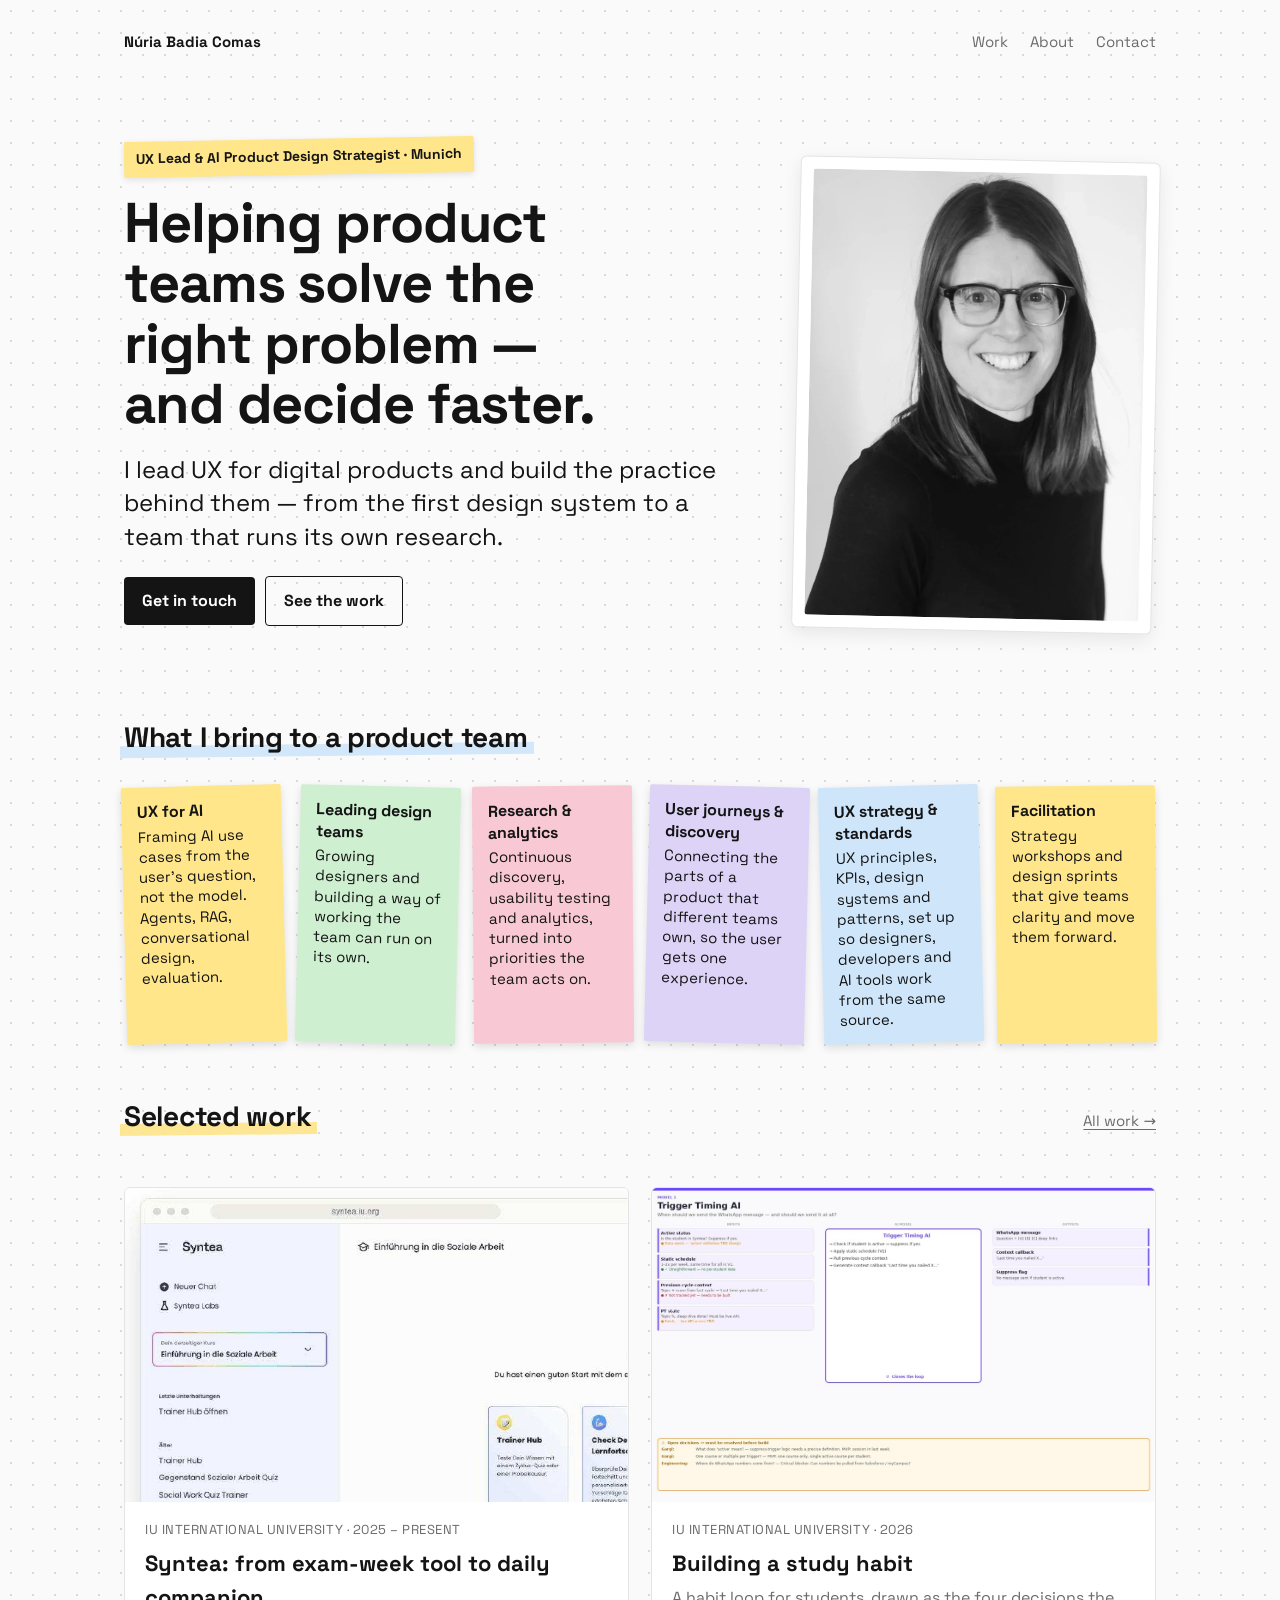
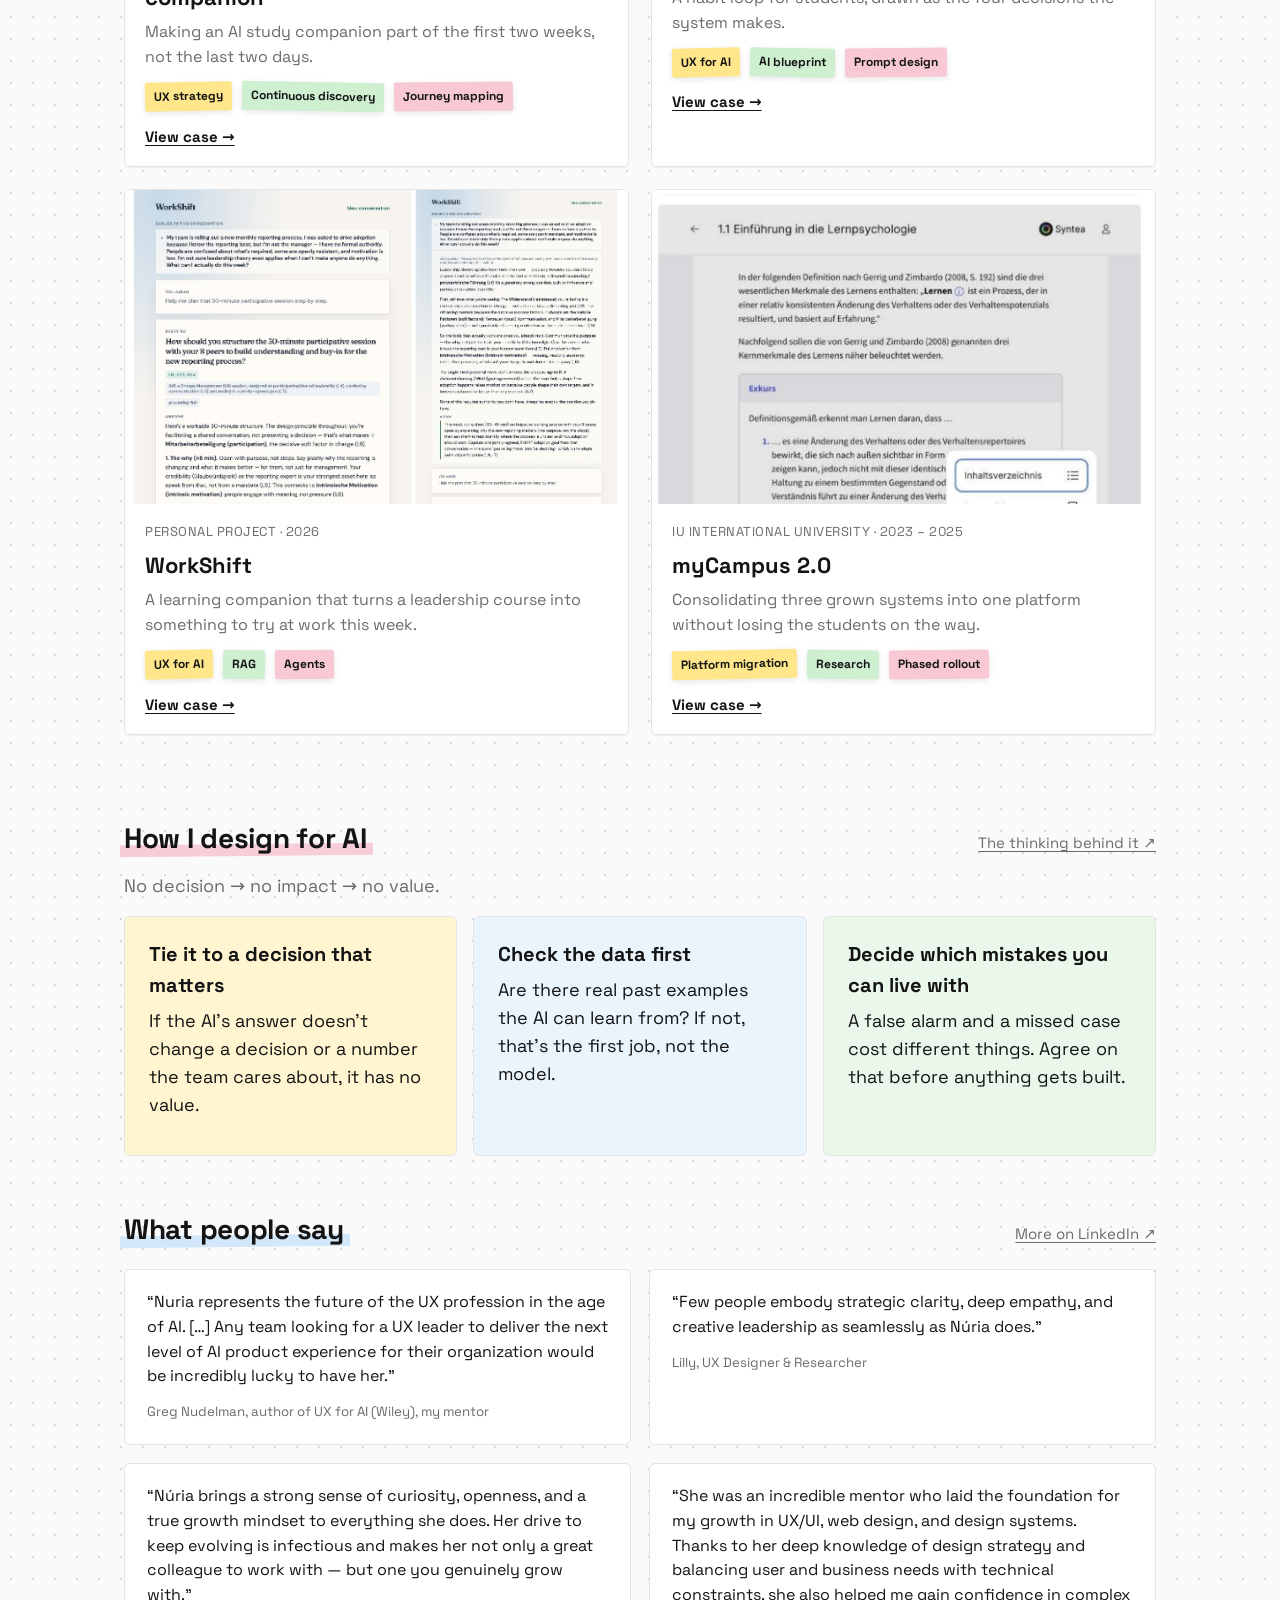
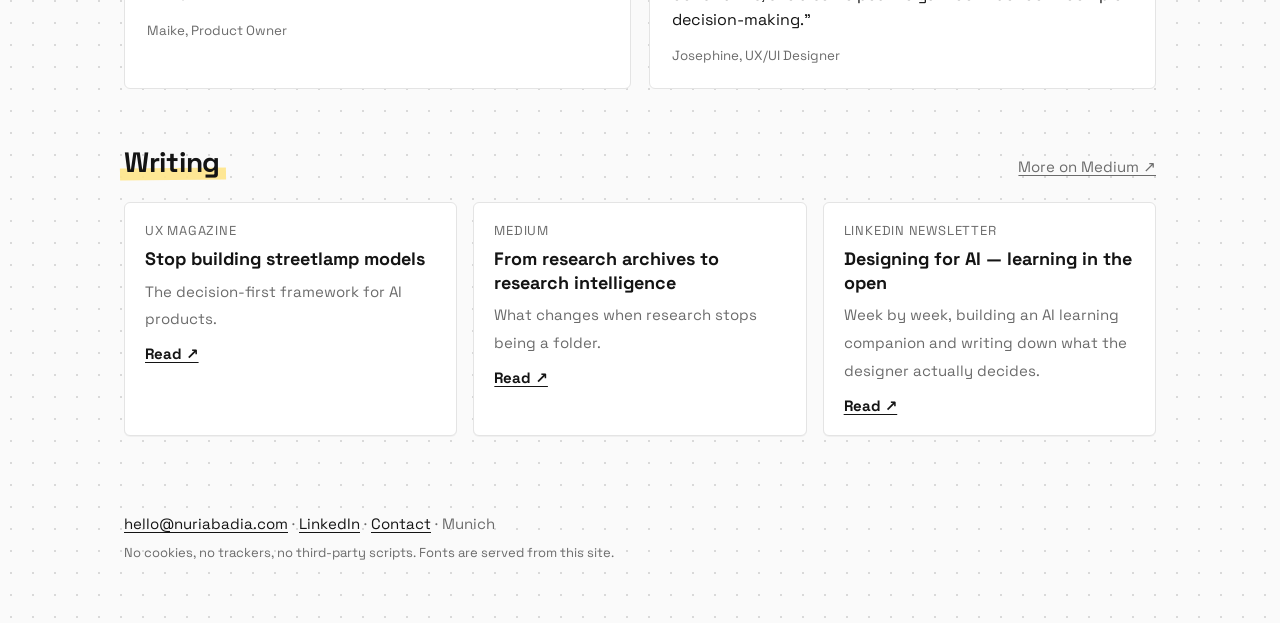
==== index.html @ c6337fef "Initial commit: personal site" ====
<!doctype html><html lang="en"><head><meta charset="utf-8"><meta name="viewport" content="width=device-width,initial-scale=1">
<title>UX Lead · AI Product Design · Munich — Núria Badia Comas</title><meta name="description" content="Núria Badia Comas, UX Lead and AI product design strategist in Munich. UX for AI, design leadership, research that reaches decisions, design systems. Case studies from an AI study companion for 80,000+ students.">
<meta name="referrer" content="strict-origin-when-cross-origin"><meta name="author" content="Núria Badia Comas">
<link rel="canonical" href="https://nuriabadia.com/">
<meta property="og:type" content="website"><meta property="og:site_name" content="Núria Badia Comas"><meta property="og:title" content="UX Lead · AI Product Design · Munich — Núria Badia Comas"><meta property="og:description" content="Núria Badia Comas, UX Lead and AI product design strategist in Munich. UX for AI, design leadership, research that reaches decisions, design systems. Case studies from an AI study companion for 80,000+ students."><meta property="og:url" content="https://nuriabadia.com/"><meta property="og:image" content="https://nuriabadia.com/img/og.jpg">
<meta name="twitter:card" content="summary_large_image">
<link rel="icon" href="favicon.svg" type="image/svg+xml">
<link rel="preload" href="fonts/space-grotesk-latin-700-normal.woff2" as="font" type="font/woff2" crossorigin>
<link rel="stylesheet" href="style.css"></head><body><div class="wrap">
<a class="skip" href="#main">Skip to content</a><header class="top"><a class="name" href="index.html">Núria Badia Comas</a><nav aria-label="Main"><a href="work.html">Work</a><a href="about.html">About</a><a href="contact.html">Contact</a></nav></header><main id="main">

<section class="home-hero"><div>
<p class="label">UX Lead & AI Product Design Strategist · Munich</p>
<h1>Helping product teams solve the right problem — and decide faster.</h1>
<p class="lede">I lead UX for digital products and build the practice behind them — from the first design system to a team that runs its own research.</p>
<p><a class="cta" href="contact.html">Get in touch</a><a class="cta quiet" href="work.html">See the work</a></p>
</div><div class="photo"><img src="img/headshot.jpg" alt="Núria Badia Comas"></div></section>
<section><div class="sec-head"><h2>What I bring to a product team</h2></div><div class="stickies">
<div class="sticky t-y"><b>UX for AI</b>Framing AI use cases from the user’s question, not the model. Agents, RAG, conversational design, evaluation.</div>
<div class="sticky t-g"><b>Leading design teams</b>Growing designers and building a way of working the team can run on its own.</div>
<div class="sticky t-p"><b>Research &amp; analytics</b>Continuous discovery, usability testing and analytics, turned into priorities the team acts on.</div>
<div class="sticky t-v"><b>User journeys & discovery</b>Connecting the parts of a product that different teams own, so the user gets one experience.</div>
<div class="sticky t-b"><b>UX strategy &amp; standards</b>UX principles, KPIs, design systems and patterns, set up so designers, developers and AI tools work from the same source.</div>
<div class="sticky t-y"><b>Facilitation</b>Strategy workshops and design sprints that give teams clarity and move them forward.</div>
</div></section>
<section><div class="sec-head"><h2>Selected work</h2><a href="work.html">All work →</a></div><div class="grid">
<a class="case" href="syntea.html"><div class="thumb"><img src="img/syntea-shot.png" alt="" loading="lazy"></div><div class="body"><span class="who">IU International University · 2025 – present</span><h3>Syntea: from exam-week tool to daily companion</h3><p>Making an AI study companion part of the first two weeks, not the last two days.</p><div class="tags"><span class="tag t-y">UX strategy</span><span class="tag t-g">Continuous discovery</span><span class="tag t-p">Journey mapping</span></div></div></a>
<a class="case" href="hook-cycle.html"><div class="thumb"><img src="img/hc1.jpg" alt="" loading="lazy"></div><div class="body"><span class="who">IU International University · 2026</span><h3>Building a study habit</h3><p>A habit loop for students, drawn as the four decisions the system makes.</p><div class="tags"><span class="tag t-y">UX for AI</span><span class="tag t-g">AI blueprint</span><span class="tag t-p">Prompt design</span></div></div></a>
<a class="case" href="workshift.html"><div class="thumb"><img src="img/workshift-ui.png" alt="" loading="lazy"></div><div class="body"><span class="who">Personal project · 2026</span><h3>WorkShift</h3><p>A learning companion that turns a leadership course into something to try at work this week.</p><div class="tags"><span class="tag t-y">UX for AI</span><span class="tag t-g">RAG</span><span class="tag t-p">Agents</span></div></div></a>
<a class="case" href="mycampus.html"><div class="thumb"><img src="img/mycampus-coursebook-crop.jpg" alt="" loading="lazy"></div><div class="body"><span class="who">IU International University · 2023 – 2025</span><h3>myCampus 2.0</h3><p>Consolidating three grown systems into one platform without losing the students on the way.</p><div class="tags"><span class="tag t-y">Platform migration</span><span class="tag t-g">Research</span><span class="tag t-p">Phased rollout</span></div></div></a>
</div></section>
<section><div class="sec-head"><h2>How I design for AI</h2><a href="https://uxmag.com/articles/stop-building-streetlamp-models-the-decision-first-framework-for-ai-products">The thinking behind it ↗</a></div><p class="sec-intro">No decision → no impact → no value.</p><div class="exp"><div class="card c-y"><h3>Tie it to a decision that matters</h3><p>If the AI’s answer doesn’t change a decision or a number the team cares about, it has no value.</p></div><div class="card c-b"><h3>Check the data first</h3><p>Are there real past examples the AI can learn from? If not, that’s the first job, not the model.</p></div><div class="card c-g"><h3>Decide which mistakes you can live with</h3><p>A false alarm and a missed case cost different things. Agree on that before anything gets built.</p></div></div>
</section>
<section><div class="sec-head"><h2>What people say</h2><a href="https://www.linkedin.com/in/n%C3%BAria-badia-comas-325a727/details/recommendations/">More on LinkedIn ↗</a></div><div class="testis">
<div class="testi"><p>“Nuria represents the future of the UX profession in the age of AI. […] Any team looking for a UX leader to deliver the next level of AI product experience for their organization would be incredibly lucky to have her.”</p><small>Greg Nudelman, author of UX for AI (Wiley), my mentor</small></div>
<div class="testi"><p>“Few people embody strategic clarity, deep empathy, and creative leadership as seamlessly as Núria does.”</p><small>Lilly, UX Designer & Researcher</small></div>
<div class="testi"><p>“Núria brings a strong sense of curiosity, openness, and a true growth mindset to everything she does. Her drive to keep evolving is infectious and makes her not only a great colleague to work with — but one you genuinely grow with.”</p><small>Maike, Product Owner</small></div>
<div class="testi"><p>“She was an incredible mentor who laid the foundation for my growth in UX/UI, web design, and design systems. Thanks to her deep knowledge of design strategy and balancing user and business needs with technical constraints, she also helped me gain confidence in complex decision-making.”</p><small>Josephine, UX/UI Designer</small></div>
</div></section>
<section><div class="sec-head"><h2>Writing</h2><a href="https://medium.com/@nuriabadiacomas">More on Medium ↗</a></div><div class="writing">
<a href="https://uxmag.com/articles/stop-building-streetlamp-models-the-decision-first-framework-for-ai-products"><small>UX Magazine</small><b>Stop building streetlamp models</b><span>The decision-first framework for AI products.</span></a>
<a href="https://medium.com/@nuriabadiacomas/from-research-archives-to-research-intelligence-1f3a54482476"><small>Medium</small><b>From research archives to research intelligence</b><span>What changes when research stops being a folder.</span></a>
<a href="https://www.linkedin.com/in/n%C3%BAria-badia-comas-325a727/recent-activity/all/"><small>LinkedIn newsletter</small><b>Designing for AI — learning in the open</b><span>Week by week, building an AI learning companion and writing down what the designer actually decides.</span></a>
</div></section>

<script type="application/ld+json">{"@context":"https://schema.org","@type":"Person","name":"Núria Badia Comas","jobTitle":"UX Lead & AI Product Design Strategist","url":"https://nuriabadia.com/","image":"https://nuriabadia.com/img/headshot.jpg","address":{"@type":"PostalAddress","addressLocality":"Munich","addressCountry":"DE"},"sameAs":["https://www.linkedin.com/in/n%C3%BAria-badia-comas-325a727/","https://medium.com/@nuriabadiacomas"],"knowsAbout":["UX for AI","AI product design","UX strategy","Design systems","User research","User journey design","Workshop facilitation"],"worksFor":{"@type":"Organization","name":"IU International University"}}</script>
</main><footer><span class="em" data-u="hello" data-d="nuriabadia.com">hello [at] nuriabadia.com</span> · <a href="https://www.linkedin.com/in/n%C3%BAria-badia-comas-325a727/" rel="me">LinkedIn</a> · <a href="contact.html">Contact</a> · Munich<br><small>No cookies, no trackers, no third-party scripts. Fonts are served from this site.</small></footer></div>
<script>(function(){var p=location.pathname.split('/').pop()||'index.html';var hit=false;document.querySelectorAll('header.top nav a').forEach(function(a){if(a.getAttribute('href')===p){a.setAttribute('aria-current','page');hit=true}});if(!hit&&document.querySelector('.crumb, .gallery')){var w=document.querySelector('header.top nav a[href="work.html"]');if(w)w.setAttribute('aria-current','page')}})();document.querySelectorAll('a[href^="http"]').forEach(function(a){if(a.hostname!==location.hostname){a.target='_blank';a.rel='noopener'}});document.querySelectorAll('.em').forEach(function(e){var a=e.dataset.u+'@'+e.dataset.d;var l=document.createElement('a');l.href='mailto:'+a;l.textContent=a;e.replaceWith(l)});document.querySelectorAll('a[data-mail]').forEach(function(l){l.href='mailto:'+l.dataset.mail.replace(' [at] ','@')+(l.dataset.subject?'?subject='+encodeURIComponent(l.dataset.subject):'')});</script></body></html>
---- style.css ----
@font-face{font-family:"Space Grotesk";font-style:normal;font-weight:400;font-display:swap;src:url(fonts/space-grotesk-latin-400-normal.woff2) format("woff2")}
@font-face{font-family:"Space Grotesk";font-style:normal;font-weight:500;font-display:swap;src:url(fonts/space-grotesk-latin-500-normal.woff2) format("woff2")}
@font-face{font-family:"Space Grotesk";font-style:normal;font-weight:700;font-display:swap;src:url(fonts/space-grotesk-latin-700-normal.woff2) format("woff2")}
:root{--bg:#FAFAFA;--ink:#141414;--muted:#6B6B6B;--line:#E4E4E4;--y:#FFE68A;--g:#CFEFD1;--p:#F8C9D4;--v:#DCD3F7;--b:#CFE6FA;--maxw:1080px}
*{box-sizing:border-box}
html{scroll-behavior:smooth}
body{margin:0;font-family:"Space Grotesk",ui-sans-serif,system-ui,sans-serif;color:var(--ink);background:var(--bg) radial-gradient(#D9D9D9 1px,transparent 1px);background-size:22px 22px;font-size:18px;line-height:1.55}
a{color:inherit}
.wrap{max-width:var(--maxw);margin:0 auto;padding:0 24px}
header.top{display:flex;justify-content:space-between;align-items:center;padding:22px 0;font-size:15px}
header.top .name{font-weight:700;text-decoration:none}
header.top nav a{margin-left:22px;text-decoration:none;color:var(--muted);padding:8px 0;display:inline-block}
header.top nav a:hover{color:var(--ink)}
header.top .name{white-space:nowrap}
header.top nav a[aria-current="page"]{color:var(--ink);font-weight:700;box-shadow:inset 0 -6px 0 var(--y)}
@media(max-width:900px){header.top{flex-direction:column;align-items:flex-start;gap:10px;padding:18px 0}header.top nav{display:flex;flex-wrap:wrap;gap:6px 18px}header.top nav a{margin-left:0}}
.skip{position:absolute;left:-9999px;top:8px;background:var(--y);padding:8px 12px;border-radius:4px;font-weight:700}.skip:focus{left:16px;z-index:10}
.hero{padding:56px 0 28px}
.crumb{font-size:14px;margin:0 0 14px}.crumb a{color:var(--muted);text-decoration:none}.crumb a:hover{color:var(--ink)}
.case .who{display:block;font-size:13px;color:var(--muted);letter-spacing:.04em;text-transform:uppercase;margin-bottom:6px}
.label{display:inline-block;font-size:14px;font-weight:700;padding:7px 12px;border-radius:2px;box-shadow:0 2px 6px rgba(0,0,0,.10);transform:rotate(-1deg);margin:0 0 18px;background:var(--y)}
.label.l-g{background:var(--g)}.label.l-p{background:var(--p)}.label.l-v{background:var(--v)}.label.l-b{background:var(--b)}
h1{font-size:clamp(34px,5vw,56px);line-height:1.08;letter-spacing:-.02em;margin:0 0 18px;font-weight:700;max-width:25ch}
.lede{font-size:clamp(19px,2.2vw,24px);line-height:1.4;max-width:60ch;margin:0 0 22px;font-weight:400}
.tags{display:flex;flex-wrap:wrap;gap:10px;margin:0 0 30px}
.tag{font-size:14px;font-weight:700;padding:8px 12px;border-radius:2px;box-shadow:0 2px 6px rgba(0,0,0,.10);transform:rotate(-1.2deg)}
.tag:nth-child(2n){transform:rotate(1deg)}.tag:nth-child(3n){transform:rotate(-.6deg)}
.t-y{background:var(--y)}.t-g{background:var(--g)}.t-p{background:var(--p)}.t-v{background:var(--v)}.t-b{background:var(--b)}
.hero-img{margin:10px 0 40px;background:#fff;border:1px solid var(--line);border-radius:6px;padding:14px}
.hero-img img{width:100%;display:block;border-radius:3px}
figure{margin:24px 0}
figure img{width:100%;display:block;border:1px solid var(--line);border-radius:4px;background:#fff;max-height:620px;object-fit:contain;object-position:top}
figcaption{font-size:14px;color:var(--muted);margin-top:8px;font-style:italic}
section{padding:26px 0}
h2{font-size:28px;letter-spacing:-.01em;margin:0 0 16px;font-weight:700;position:relative;display:inline-block}
h2:after{content:"";position:absolute;left:-4px;right:-6px;bottom:4px;height:12px;background:var(--y);z-index:-1;opacity:.9;transform:rotate(-.6deg)}
section:nth-of-type(3n+1) h2:after{background:var(--g)}section:nth-of-type(3n+2) h2:after{background:var(--b)}section:nth-of-type(4n) h2:after{background:var(--p)}
section h2{margin-bottom:18px}
h3{font-size:20px;margin:26px 0 6px;font-weight:700}
p{margin:0 0 14px;max-width:66ch}
.two{display:grid;grid-template-columns:1fr 1fr;gap:28px}
.cta{margin:0 10px 10px 0}
@media(max-width:760px){.two{grid-template-columns:1fr}}
.card{background:#fff;border:1px solid var(--line);border-radius:6px;padding:22px 24px}
.card.c-y{background:#FFF6D1}.card.c-b{background:#EAF4FD}.card.c-g{background:#EAF8EB}.card.c-p{background:#FDEEF2}.card.c-v{background:#F1EDFB}
.card h3{margin-top:0}
.detail{display:grid;grid-template-columns:repeat(3,1fr);gap:18px 28px;background:#fff;border:1px solid var(--line);border-radius:6px;padding:24px 26px;font-size:16px}
@media(max-width:760px){.detail{grid-template-columns:1fr 1fr}}
@media(max-width:480px){.detail{grid-template-columns:1fr}}
.detail div b{display:block;font-size:12px;letter-spacing:.08em;text-transform:uppercase;color:var(--muted);margin-bottom:4px;font-weight:700}
.step{display:grid;grid-template-columns:1fr 1.1fr;gap:28px;align-items:start;padding:22px 0;border-top:1px solid var(--line)}
.step:first-of-type{border-top:0}
@media(max-width:760px){.step{grid-template-columns:1fr}}
.step .n{display:inline-block;font-size:12px;font-weight:700;letter-spacing:.08em;text-transform:uppercase;padding:4px 9px;border-radius:2px;margin-bottom:8px;background:var(--y);box-shadow:0 1px 4px rgba(0,0,0,.1);transform:rotate(-1deg)}
.step:nth-of-type(5n+2) .n{background:var(--g)}.step:nth-of-type(5n+3) .n{background:var(--p)}.step:nth-of-type(5n+4) .n{background:var(--v)}.step:nth-of-type(5n) .n{background:var(--b)}
.step h3{margin-top:0}
.step figure{margin:0}
.results{display:grid;grid-template-columns:repeat(auto-fit,minmax(200px,1fr));gap:14px}
.res{background:#fff;border:1px solid var(--line);border-top:6px solid var(--y);border-radius:6px;padding:18px 20px}
.res:nth-child(4n+2){border-top-color:var(--g)}.res:nth-child(4n+3){border-top-color:var(--b)}.res:nth-child(4n){border-top-color:var(--p)}
.res b{display:block;font-size:30px;line-height:1.1;letter-spacing:-.02em;margin-bottom:6px}
.res span{font-size:15px;color:var(--muted)}
.quote{border-left:6px solid var(--v);background:#fff;padding:14px 20px;font-size:20px;margin:18px 0;max-width:60ch;border-radius:0 6px 6px 0}
.note{font-size:15px;color:var(--muted);background:#fff;border:1px dashed #C9C9C9;border-radius:6px;padding:14px 18px;max-width:70ch}
.next{display:grid;grid-template-columns:1fr 1fr;gap:18px;margin-top:10px}
@media(max-width:760px){.next{grid-template-columns:1fr}}
.next a{display:block;text-decoration:none;background:#fff;border:1px solid var(--line);border-radius:6px;padding:18px 20px}
.next a small{display:block;color:var(--muted);font-size:13px;margin-bottom:4px;letter-spacing:.06em;text-transform:uppercase}
.next a:hover{border-color:var(--ink)}
footer{padding:50px 0 60px;font-size:15px;color:var(--muted)}
footer small{display:block;margin-top:8px;font-size:13px}
footer a{color:var(--ink)}
/* index */
.grid{display:grid;grid-template-columns:1fr 1fr;gap:22px;margin:30px 0}
@media(max-width:760px){.grid{grid-template-columns:1fr}}
.case{display:block;text-decoration:none;background:#fff;border:1px solid var(--line);border-radius:6px;overflow:hidden}
.case:hover{border-color:var(--ink)}
.case .thumb{aspect-ratio:16/10;background:#F1F1F1;overflow:hidden}
.case .thumb img{width:100%;height:100%;object-fit:cover;object-position:top;display:block}
.case .body{padding:18px 20px}
.case h3{margin:0 0 6px;font-size:22px}
.case p{font-size:16px;color:var(--muted);margin:0 0 12px}
.case .tags{margin:0}
.case .tag{font-size:12px;padding:5px 9px}

/* home */
.home-hero{display:grid;grid-template-columns:1.25fr .75fr;gap:40px;align-items:center;padding:56px 0 40px}
@media(max-width:760px){.home-hero{grid-template-columns:1fr;gap:18px;padding-top:32px}.home-hero .photo{max-width:240px;justify-self:start;transform:rotate(-1.5deg)}}
.home-hero h1{max-width:14ch}
.home-hero .photo{background:#fff;border:1px solid var(--line);border-radius:6px;padding:12px;transform:rotate(1.2deg);box-shadow:0 6px 18px rgba(0,0,0,.08);max-width:360px;justify-self:end}
.home-hero .photo img{width:100%;display:block;border-radius:3px;filter:grayscale(1)}
.cta{display:inline-block;background:var(--ink);color:#fff;text-decoration:none;padding:12px 18px;border-radius:4px;font-weight:700;font-size:16px}
.cta.quiet{background:transparent;color:var(--ink);border:1px solid var(--ink)}
.stickies{display:flex;flex-wrap:wrap;gap:14px;margin:8px 0 0}
.sticky{width:calc((100% - 70px)/6);min-width:150px;min-height:120px;padding:14px 16px;font-size:15px;line-height:1.35;box-shadow:0 3px 8px rgba(0,0,0,.12);border-radius:2px;transform:rotate(-1.5deg)}
.sticky:nth-child(2n){transform:rotate(1.4deg)}.sticky:nth-child(3n){transform:rotate(-.5deg)}
.sticky b{display:block;font-size:16px;margin-bottom:4px}
@media(max-width:760px){.sticky{width:calc(33.33% - 10px)}}
@media(max-width:560px){.sticky{width:calc(50% - 7px);min-height:0}}
@media(max-width:380px){.sticky{width:100%}}
.sec-head{display:flex;justify-content:space-between;align-items:baseline;gap:8px 20px;flex-wrap:wrap}
.sec-head a{font-size:15px;color:var(--muted)}
.testis{display:grid;grid-template-columns:1fr 1fr;gap:18px}
@media(max-width:760px){.testis{grid-template-columns:1fr}}
.testi{background:#fff;border:1px solid var(--line);border-radius:6px;padding:20px 22px;font-size:16px}
.testi p{margin:0 0 10px}
.testi small{color:var(--muted)}
.writing{display:grid;grid-template-columns:repeat(auto-fit,minmax(240px,1fr));gap:16px}
.writing a{display:block;text-decoration:none;background:#fff;border:1px solid var(--line);border-radius:6px;padding:18px 20px}
.writing a:hover{border-color:var(--ink)}
.writing a small{display:block;color:var(--muted);font-size:13px;letter-spacing:.06em;text-transform:uppercase;margin-bottom:6px}
.writing a b{display:block;font-size:18px;line-height:1.3;margin-bottom:6px}
.writing a span{font-size:15px;color:var(--muted)}
/* about */
.about-grid{display:grid;grid-template-columns:1fr 320px;gap:40px;align-items:start}
@media(max-width:760px){.about-grid{grid-template-columns:1fr}.about-grid .photo{max-width:260px}}
.about-grid .photo{background:#fff;border:1px solid var(--line);border-radius:6px;padding:12px;transform:rotate(-1.2deg);box-shadow:0 6px 18px rgba(0,0,0,.08)}
.about-grid .photo img{width:100%;display:block;border-radius:3px;filter:grayscale(1)}
.role{display:grid;grid-template-columns:200px 1fr;gap:20px;padding:16px 0;border-top:1px solid var(--line)}
.role:first-of-type{border-top:0}
@media(max-width:760px){.role{grid-template-columns:1fr;gap:4px}}
.role .when{font-size:14px;color:var(--muted)}
.role h3{margin:0 0 4px;font-size:18px}
.role p{font-size:16px;margin:0}
.exp{display:grid;grid-template-columns:repeat(auto-fit,minmax(260px,1fr));gap:16px}
.exp .card ul{margin:0;padding-left:18px;font-size:15.5px}
.exp .card li{margin:0 0 4px}
.facts{display:grid;grid-template-columns:repeat(auto-fit,minmax(220px,1fr));gap:16px}
.facts .card p{font-size:15.5px;margin:0 0 6px}
/* workshops */
.offers{display:grid;grid-template-columns:repeat(auto-fit,minmax(260px,1fr));gap:18px}
.offers .card h3{margin-bottom:6px}
.offers .card p.sub{font-size:16px;color:var(--muted);margin-bottom:12px}
.offers .card ul{margin:0;padding-left:18px;font-size:15.5px}
.offers .card li{margin:0 0 5px}

.form{background:#fff;border:1px solid var(--line);border-radius:6px;padding:26px 28px;max-width:640px}
.form label{display:block;font-size:14px;font-weight:700;margin:14px 0 6px}
.form input,.form textarea{width:100%;font:inherit;font-size:16px;padding:11px 12px;border:1px solid #C9C9C9;border-radius:4px;background:#FAFAFA}
.form input:focus,.form textarea:focus{outline:2px solid var(--ink);border-color:var(--ink);background:#fff}
.form textarea{min-height:160px;resize:vertical}
.form .hp{position:absolute;left:-10000px;top:auto;width:1px;height:1px;overflow:hidden}
.form button{margin-top:18px;cursor:pointer;border:0}
.form .ok{display:none;background:var(--g);padding:14px 16px;border-radius:4px;margin-top:16px}
.form .err{display:none;background:var(--p);padding:14px 16px;border-radius:4px;margin-top:16px}
.contact-grid{display:grid;grid-template-columns:1.2fr .8fr;gap:36px;align-items:start}
@media(max-width:760px){.contact-grid{grid-template-columns:1fr}}
.gallery{display:grid;grid-template-columns:1fr 1fr;gap:22px;align-items:start}
@media(max-width:760px){.gallery{grid-template-columns:1fr}}
.gallery figure{margin:0;background:#fff;border:1px solid var(--line);border-radius:6px;padding:12px}
.gallery figure img{max-height:520px;border:0}
.gallery figcaption{font-style:normal}
.gallery figcaption b{display:block;color:var(--ink);font-size:16px;margin-bottom:2px}

.writing a{padding:0;overflow:hidden}
@media(min-width:761px){.writing{grid-template-columns:repeat(3,1fr)}}
.writing a .wi{aspect-ratio:16/9;background:#F1F1F1;overflow:hidden;border-bottom:1px solid var(--line)}
.writing a .wi img{width:100%;height:100%;object-fit:cover;display:block}
.writing a .wb{padding:16px 20px 20px}
.ph{display:flex;align-items:center;justify-content:center;text-align:center;border:2px dashed #C9C9C9;border-radius:6px;color:var(--muted);font-size:14px;padding:18px;background:repeating-linear-gradient(-45deg,#fff,#fff 10px,#F6F6F6 10px,#F6F6F6 20px)}
.ph b{display:block;color:var(--ink);margin-bottom:4px}
.ph.tall{min-height:280px}
.strip{display:grid;grid-template-columns:repeat(4,1fr);gap:14px}
@media(max-width:760px){.strip{grid-template-columns:1fr 1fr}}
.strip figure{margin:0;background:#fff;border:1px solid var(--line);border-radius:6px;padding:8px}
.strip figure img{border:0;aspect-ratio:16/9;object-fit:cover}
.strip figcaption{font-style:normal;font-size:13px}
.offers .card{padding:0;overflow:hidden}
.offers .card .oi{aspect-ratio:16/9;overflow:hidden;border-bottom:1px solid var(--line)}
.offers .card .oi img{width:100%;height:100%;object-fit:cover;display:block}
.offers .card .oi .ph{height:100%;border:0;border-radius:0}
.offers .card .ob{padding:18px 22px 22px}
.hero-split{display:grid;grid-template-columns:1.1fr .9fr;gap:36px;align-items:center}
@media(max-width:760px){.hero-split{grid-template-columns:1fr}}
.hero-split .pic{background:#fff;border:1px solid var(--line);border-radius:6px;padding:12px;transform:rotate(1deg);box-shadow:0 6px 18px rgba(0,0,0,.08)}
.hero-split .pic img{width:100%;display:block;border-radius:3px}
.steps3{display:grid;grid-template-columns:repeat(3,1fr);gap:16px}
@media(max-width:760px){.steps3{grid-template-columns:1fr}}

/* about: photo spans the headline + lede block, aligned top and bottom */
.about-flow{max-width:980px}
.about-flow p{max-width:none}
.about-top{display:grid;grid-template-columns:1fr 280px;gap:40px;align-items:stretch;margin-bottom:22px}
.about-top .lede{margin-bottom:0}.about-top .about-more{margin:16px 0 0}
.about-top .photo{background:#fff;border:1px solid var(--line);border-radius:6px;padding:10px;box-shadow:0 6px 18px rgba(0,0,0,.08);display:flex;margin-top:4px}
.about-top .photo{position:relative}
.about-top .photo img{position:absolute;top:10px;left:10px;width:calc(100% - 20px);height:calc(100% - 20px);object-fit:cover;object-position:50% 25%;display:block;border-radius:3px;filter:grayscale(1)}
@media(max-width:760px){.about-top{grid-template-columns:1fr;gap:20px}.about-top .photo{order:-1;width:220px;margin:0}.about-top .photo img{position:static;width:100%;height:auto}}
.cta-row .cta{margin:0 8px 8px 0}
.big-link{font-size:20px;font-weight:700;margin:0;overflow-wrap:anywhere}

/* ---- Affordance system: what is clickable looks clickable on every device, not only on hover ----
   1 text links: always underlined
   2 clickable cards: always show an action line with an arrow (→ inside the site, ↗ leaves the site)
   3 static cards (principles, testimonials, facts): never an arrow, never a hover change */
a{text-underline-offset:.18em;text-decoration-thickness:1px}
a:focus-visible,.cta:focus-visible{outline:3px solid var(--ink);outline-offset:3px}
.case,.writing a,.next a{transition:border-color .15s,box-shadow .15s,transform .15s;box-shadow:0 1px 0 rgba(0,0,0,.04)}
.case:hover,.writing a:hover,.next a:hover{border-color:var(--ink);box-shadow:0 6px 16px rgba(0,0,0,.08);transform:translateY(-2px)}
.case:active,.writing a:active,.next a:active{border-color:var(--ink);transform:translateY(0)}
.case .body::after{content:"View case →";display:block;margin-top:14px;font-weight:700;font-size:15px;text-decoration:underline;text-underline-offset:.18em}
.writing a::after{content:"Read ↗";display:block;margin-top:10px;font-weight:700;font-size:15px;text-decoration:underline;text-underline-offset:.18em}
.writing a:not(:has(.wb)){padding:18px 20px}
.writing a:has(.wb)::after{padding:0 20px 18px;margin-top:0}
.next a::after{content:" →";font-weight:700}
.cta{transition:transform .1s}.cta:active{transform:translateY(1px)}

/* about: education / certifications / languages (22 Sep 2026) */
.facts .card{padding:22px 24px}
.facts .card h3{margin:0 0 14px}
.fi-sel{font-weight:400;color:var(--muted);font-size:.85em}
.fi{padding:10px 0;border-top:1px solid var(--line)}
.fi:first-of-type{border-top:0;padding-top:0}
.fi b{display:block;font-size:16px;line-height:1.35;font-weight:700}
.fi span{display:block;font-size:14.5px;line-height:1.4;color:var(--muted);margin-top:2px}
.fi-note{font-size:14.5px;line-height:1.45;color:var(--muted);margin:12px 0 0;padding-top:12px;border-top:1px dashed #C9C9C9}
.langs{list-style:none;margin:0;padding:0}
.langs li{display:flex;justify-content:space-between;align-items:center;gap:10px;padding:9px 0;border-top:1px solid var(--line);font-size:16px}
.langs li:first-child{border-top:0;padding-top:0}
.langs .lv{font-size:13.5px;font-weight:700;padding:3px 8px;border-radius:2px;color:var(--ink);white-space:nowrap}

/* contact: scannable reasons list */
.reasons{margin:0;padding-left:20px}
.reasons li{margin:0 0 8px;line-height:1.45}
.reasons li:last-child{margin-bottom:0}

/* home: short intro line under a section heading */
.sec-intro{font-size:18px;color:var(--muted);margin:-6px 0 16px}
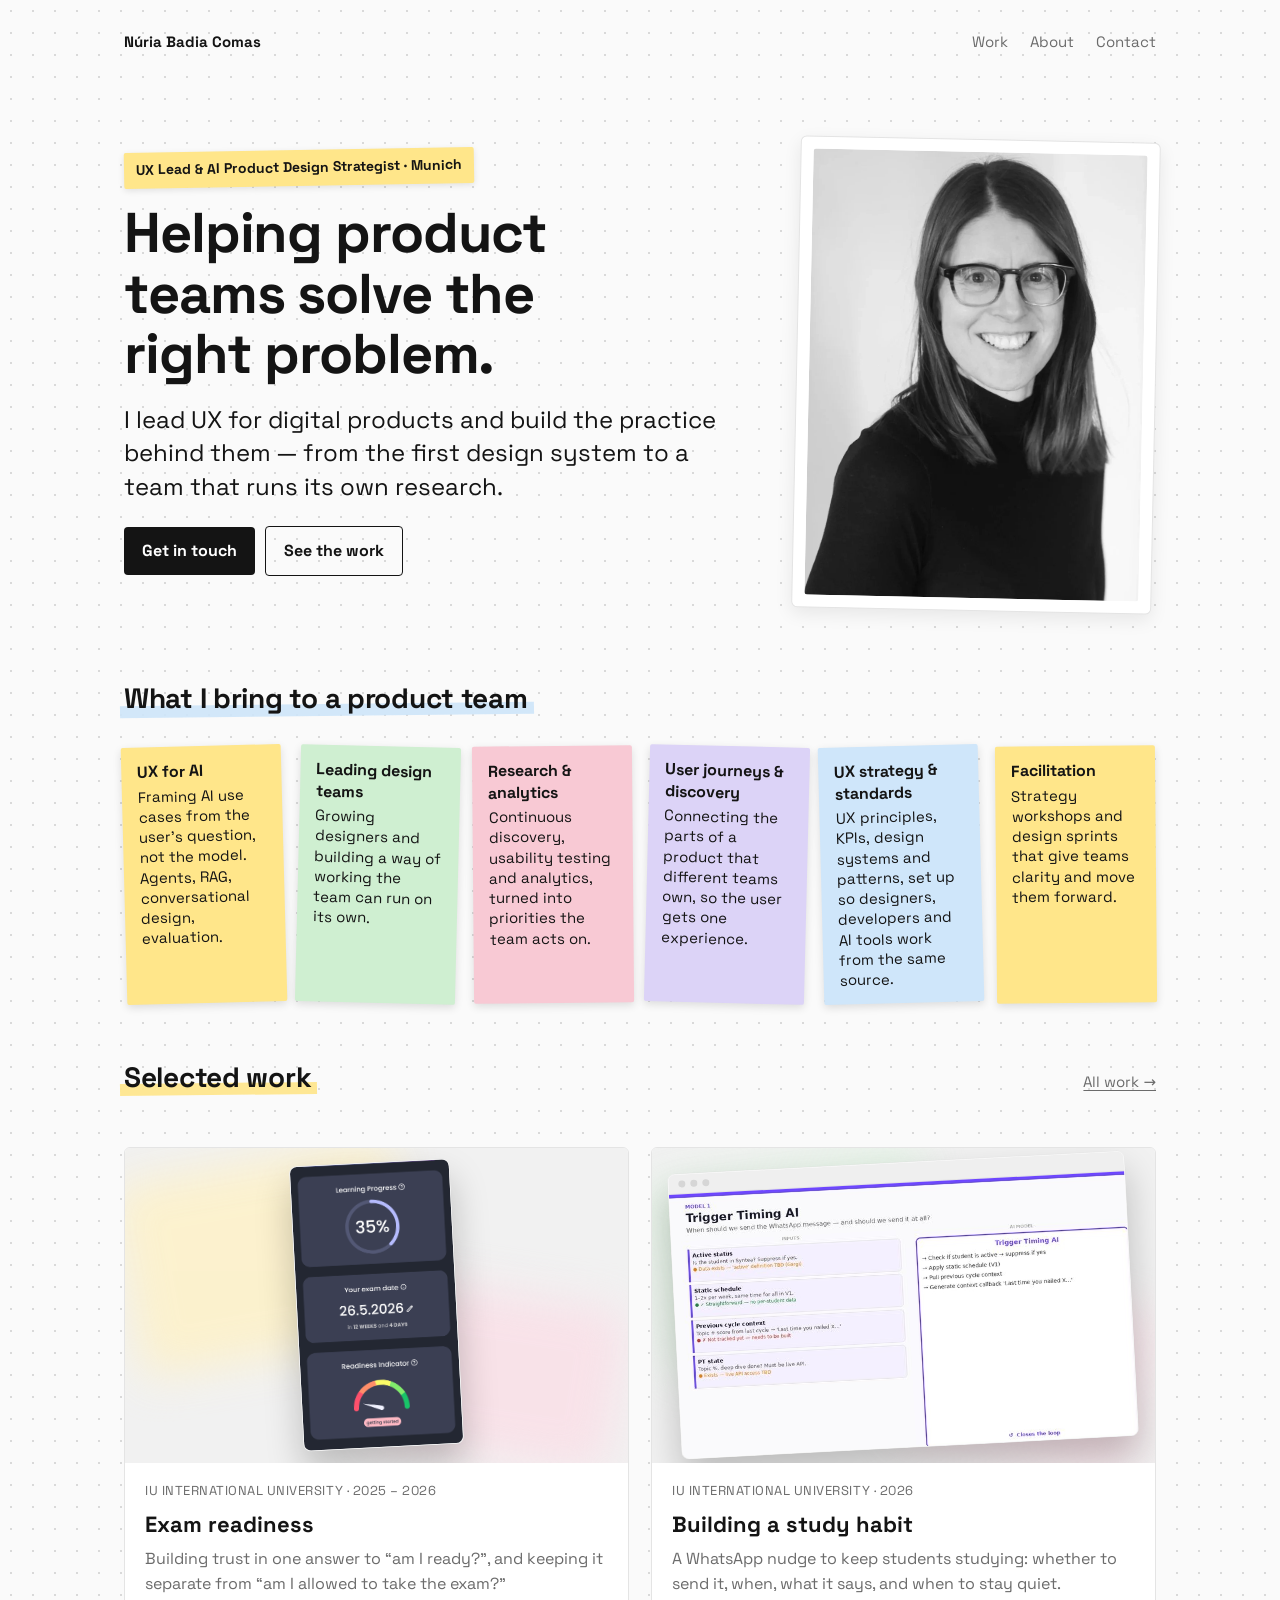
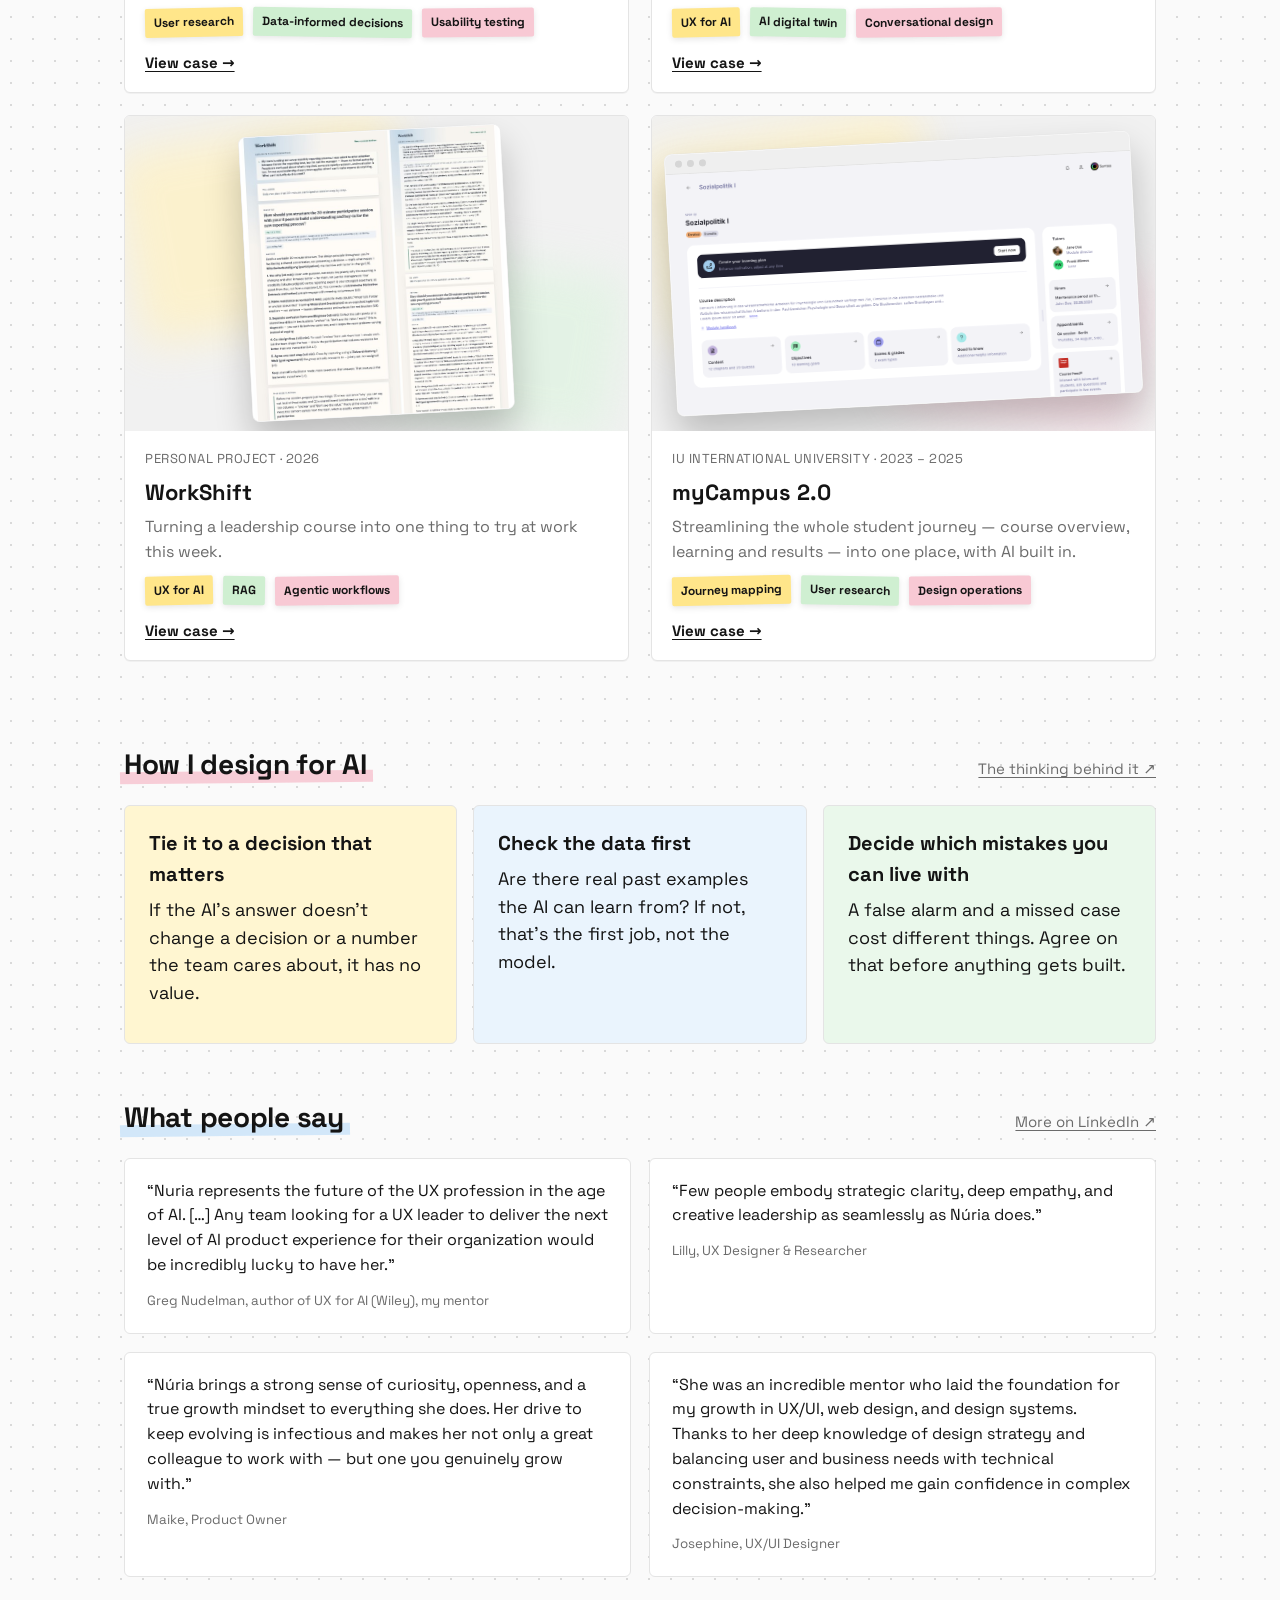
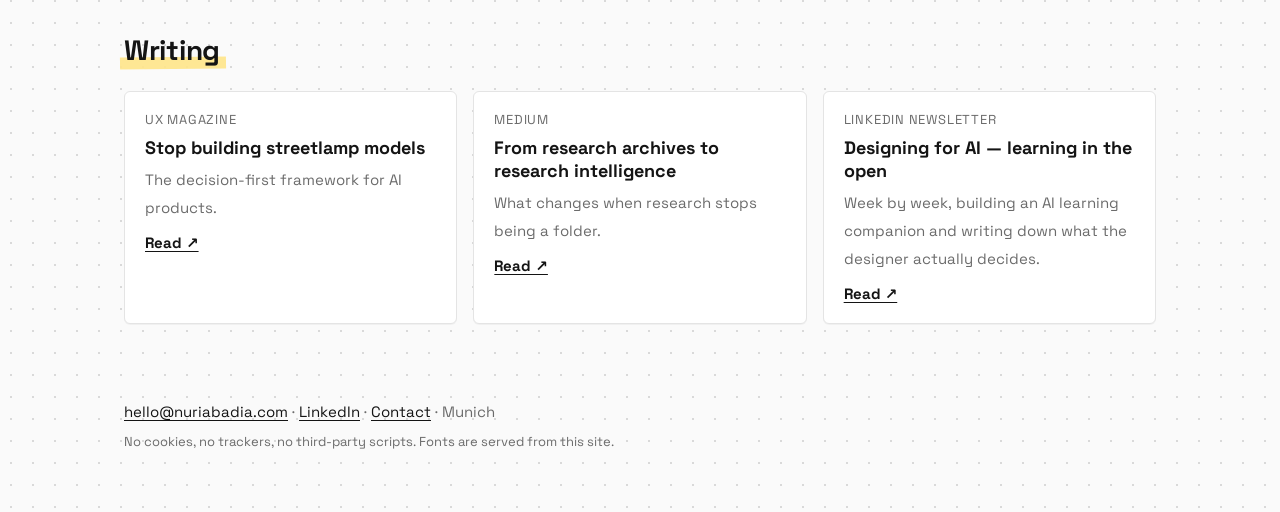
==== commit 65def95b: "Add contact overlay for unfinished cases, redesign case thumbnails, expand earlier work - Gate unfin" ====
--- a/index.html
+++ b/index.html
@@ -11,7 +11,7 @@
 
 <section class="home-hero"><div>
 <p class="label">UX Lead & AI Product Design Strategist · Munich</p>
-<h1>Helping product teams solve the right problem — and decide faster.</h1>
+<h1>Helping product teams solve the right problem.</h1>
 <p class="lede">I lead UX for digital products and build the practice behind them — from the first design system to a team that runs its own research.</p>
 <p><a class="cta" href="contact.html">Get in touch</a><a class="cta quiet" href="work.html">See the work</a></p>
 </div><div class="photo"><img src="img/headshot.jpg" alt="Núria Badia Comas"></div></section>
@@ -24,12 +24,12 @@
 <div class="sticky t-y"><b>Facilitation</b>Strategy workshops and design sprints that give teams clarity and move them forward.</div>
 </div></section>
 <section><div class="sec-head"><h2>Selected work</h2><a href="work.html">All work →</a></div><div class="grid">
-<a class="case" href="syntea.html"><div class="thumb"><img src="img/syntea-shot.png" alt="" loading="lazy"></div><div class="body"><span class="who">IU International University · 2025 – present</span><h3>Syntea: from exam-week tool to daily companion</h3><p>Making an AI study companion part of the first two weeks, not the last two days.</p><div class="tags"><span class="tag t-y">UX strategy</span><span class="tag t-g">Continuous discovery</span><span class="tag t-p">Journey mapping</span></div></div></a>
-<a class="case" href="hook-cycle.html"><div class="thumb"><img src="img/hc1.jpg" alt="" loading="lazy"></div><div class="body"><span class="who">IU International University · 2026</span><h3>Building a study habit</h3><p>A habit loop for students, drawn as the four decisions the system makes.</p><div class="tags"><span class="tag t-y">UX for AI</span><span class="tag t-g">AI blueprint</span><span class="tag t-p">Prompt design</span></div></div></a>
-<a class="case" href="workshift.html"><div class="thumb"><img src="img/workshift-ui.png" alt="" loading="lazy"></div><div class="body"><span class="who">Personal project · 2026</span><h3>WorkShift</h3><p>A learning companion that turns a leadership course into something to try at work this week.</p><div class="tags"><span class="tag t-y">UX for AI</span><span class="tag t-g">RAG</span><span class="tag t-p">Agents</span></div></div></a>
-<a class="case" href="mycampus.html"><div class="thumb"><img src="img/mycampus-coursebook-crop.jpg" alt="" loading="lazy"></div><div class="body"><span class="who">IU International University · 2023 – 2025</span><h3>myCampus 2.0</h3><p>Consolidating three grown systems into one platform without losing the students on the way.</p><div class="tags"><span class="tag t-y">Platform migration</span><span class="tag t-g">Research</span><span class="tag t-p">Phased rollout</span></div></div></a>
+<a class="case" href="contact.html" data-lock="exam-readiness.html"><div class="thumb thumb-fancy c1"><span class="shape s1"></span><span class="shape s2"></span><div class="shot ar-phone no-chrome"><img src="img/exam-readiness-progress.png" alt="" loading="lazy"></div></div><div class="body"><span class="who">IU International University · 2025 – 2026</span><h3>Exam readiness</h3><p>Building trust in one answer to “am I ready?”, and keeping it separate from “am I allowed to take the exam?”</p><div class="tags"><span class="tag t-y">User research</span><span class="tag t-g">Data-informed decisions</span><span class="tag t-p">Usability testing</span></div></div></a>
+<a class="case" href="contact.html" data-lock="hook-cycle.html"><div class="thumb thumb-fancy c2"><span class="shape s1"></span><span class="shape s2"></span><div class="shot ar-wide"><div class="chrome"><i></i><i></i><i></i></div><img src="img/hc1-crop.jpg" alt="" loading="lazy"></div></div><div class="body"><span class="who">IU International University · 2026</span><h3>Building a study habit</h3><p>A WhatsApp nudge to keep students studying: whether to send it, when, what it says, and when to stay quiet.</p><div class="tags"><span class="tag t-y">UX for AI</span><span class="tag t-g">AI digital twin</span><span class="tag t-p">Conversational design</span></div></div></a>
+<a class="case" href="contact.html" data-lock="workshift.html"><div class="thumb thumb-fancy c3"><span class="shape s1"></span><span class="shape s2"></span><div class="shot ar-book no-chrome"><img src="img/workshift-ui.png" alt="" loading="lazy"></div></div><div class="body"><span class="who">Personal project · 2026</span><h3>WorkShift</h3><p>Turning a leadership course into one thing to try at work this week.</p><div class="tags"><span class="tag t-y">UX for AI</span><span class="tag t-g">RAG</span><span class="tag t-p">Agentic workflows</span></div></div></a>
+<a class="case" href="contact.html" data-lock="mycampus.html"><div class="thumb thumb-fancy c1"><span class="shape s1"></span><span class="shape s2"></span><div class="shot ar-widescreen"><div class="chrome"><i></i><i></i><i></i></div><img src="img/mycampus-target-ux.png" alt="" loading="lazy"></div></div><div class="body"><span class="who">IU International University · 2023 – 2025</span><h3>myCampus 2.0</h3><p>Streamlining the whole student journey — course overview, learning and results — into one place, with AI built in.</p><div class="tags"><span class="tag t-y">Journey mapping</span><span class="tag t-g">User research</span><span class="tag t-p">Design operations</span></div></div></a>
 </div></section>
-<section><div class="sec-head"><h2>How I design for AI</h2><a href="https://uxmag.com/articles/stop-building-streetlamp-models-the-decision-first-framework-for-ai-products">The thinking behind it ↗</a></div><p class="sec-intro">No decision → no impact → no value.</p><div class="exp"><div class="card c-y"><h3>Tie it to a decision that matters</h3><p>If the AI’s answer doesn’t change a decision or a number the team cares about, it has no value.</p></div><div class="card c-b"><h3>Check the data first</h3><p>Are there real past examples the AI can learn from? If not, that’s the first job, not the model.</p></div><div class="card c-g"><h3>Decide which mistakes you can live with</h3><p>A false alarm and a missed case cost different things. Agree on that before anything gets built.</p></div></div>
+<section><div class="sec-head"><h2>How I design for AI</h2><a href="https://uxmag.com/articles/stop-building-streetlamp-models-the-decision-first-framework-for-ai-products">The thinking behind it ↗</a></div><div class="exp"><div class="card c-y"><h3>Tie it to a decision that matters</h3><p>If the AI’s answer doesn’t change a decision or a number the team cares about, it has no value.</p></div><div class="card c-b"><h3>Check the data first</h3><p>Are there real past examples the AI can learn from? If not, that’s the first job, not the model.</p></div><div class="card c-g"><h3>Decide which mistakes you can live with</h3><p>A false alarm and a missed case cost different things. Agree on that before anything gets built.</p></div></div>
 </section>
 <section><div class="sec-head"><h2>What people say</h2><a href="https://www.linkedin.com/in/n%C3%BAria-badia-comas-325a727/details/recommendations/">More on LinkedIn ↗</a></div><div class="testis">
 <div class="testi"><p>“Nuria represents the future of the UX profession in the age of AI. […] Any team looking for a UX leader to deliver the next level of AI product experience for their organization would be incredibly lucky to have her.”</p><small>Greg Nudelman, author of UX for AI (Wiley), my mentor</small></div>
@@ -37,12 +37,14 @@
 <div class="testi"><p>“Núria brings a strong sense of curiosity, openness, and a true growth mindset to everything she does. Her drive to keep evolving is infectious and makes her not only a great colleague to work with — but one you genuinely grow with.”</p><small>Maike, Product Owner</small></div>
 <div class="testi"><p>“She was an incredible mentor who laid the foundation for my growth in UX/UI, web design, and design systems. Thanks to her deep knowledge of design strategy and balancing user and business needs with technical constraints, she also helped me gain confidence in complex decision-making.”</p><small>Josephine, UX/UI Designer</small></div>
 </div></section>
-<section><div class="sec-head"><h2>Writing</h2><a href="https://medium.com/@nuriabadiacomas">More on Medium ↗</a></div><div class="writing">
+<section><div class="sec-head"><h2>Writing</h2></div><div class="writing">
 <a href="https://uxmag.com/articles/stop-building-streetlamp-models-the-decision-first-framework-for-ai-products"><small>UX Magazine</small><b>Stop building streetlamp models</b><span>The decision-first framework for AI products.</span></a>
 <a href="https://medium.com/@nuriabadiacomas/from-research-archives-to-research-intelligence-1f3a54482476"><small>Medium</small><b>From research archives to research intelligence</b><span>What changes when research stops being a folder.</span></a>
 <a href="https://www.linkedin.com/in/n%C3%BAria-badia-comas-325a727/recent-activity/all/"><small>LinkedIn newsletter</small><b>Designing for AI — learning in the open</b><span>Week by week, building an AI learning companion and writing down what the designer actually decides.</span></a>
 </div></section>
 
 <script type="application/ld+json">{"@context":"https://schema.org","@type":"Person","name":"Núria Badia Comas","jobTitle":"UX Lead & AI Product Design Strategist","url":"https://nuriabadia.com/","image":"https://nuriabadia.com/img/headshot.jpg","address":{"@type":"PostalAddress","addressLocality":"Munich","addressCountry":"DE"},"sameAs":["https://www.linkedin.com/in/n%C3%BAria-badia-comas-325a727/","https://medium.com/@nuriabadiacomas"],"knowsAbout":["UX for AI","AI product design","UX strategy","Design systems","User research","User journey design","Workshop facilitation"],"worksFor":{"@type":"Organization","name":"IU International University"}}</script>
+<dialog id="case-lock" class="case-lock" aria-labelledby="case-lock-title"><form method="dialog" class="case-lock-close"><button type="submit" aria-label="Close">×</button></form><h2 id="case-lock-title">This case isn’t public yet</h2><p>I’m still working on this one — come back in a few days, or get in touch now and I’ll walk you through it directly.</p><p><a class="cta" href="contact.html">Contact me →</a></p></dialog>
 </main><footer><span class="em" data-u="hello" data-d="nuriabadia.com">hello [at] nuriabadia.com</span> · <a href="https://www.linkedin.com/in/n%C3%BAria-badia-comas-325a727/" rel="me">LinkedIn</a> · <a href="contact.html">Contact</a> · Munich<br><small>No cookies, no trackers, no third-party scripts. Fonts are served from this site.</small></footer></div>
-<script>(function(){var p=location.pathname.split('/').pop()||'index.html';var hit=false;document.querySelectorAll('header.top nav a').forEach(function(a){if(a.getAttribute('href')===p){a.setAttribute('aria-current','page');hit=true}});if(!hit&&document.querySelector('.crumb, .gallery')){var w=document.querySelector('header.top nav a[href="work.html"]');if(w)w.setAttribute('aria-current','page')}})();document.querySelectorAll('a[href^="http"]').forEach(function(a){if(a.hostname!==location.hostname){a.target='_blank';a.rel='noopener'}});document.querySelectorAll('.em').forEach(function(e){var a=e.dataset.u+'@'+e.dataset.d;var l=document.createElement('a');l.href='mailto:'+a;l.textContent=a;e.replaceWith(l)});document.querySelectorAll('a[data-mail]').forEach(function(l){l.href='mailto:'+l.dataset.mail.replace(' [at] ','@')+(l.dataset.subject?'?subject='+encodeURIComponent(l.dataset.subject):'')});</script></body></html>+<script>(function(){var p=location.pathname.split('/').pop()||'index.html';var hit=false;document.querySelectorAll('header.top nav a').forEach(function(a){if(a.getAttribute('href')===p){a.setAttribute('aria-current','page');hit=true}});if(!hit&&document.querySelector('.crumb, .gallery')){var w=document.querySelector('header.top nav a[href="work.html"]');if(w)w.setAttribute('aria-current','page')}})();document.querySelectorAll('a[href^="http"]').forEach(function(a){if(a.hostname!==location.hostname){a.target='_blank';a.rel='noopener'}});document.querySelectorAll('.em').forEach(function(e){var a=e.dataset.u+'@'+e.dataset.d;var l=document.createElement('a');l.href='mailto:'+a;l.textContent=a;e.replaceWith(l)});document.querySelectorAll('a[data-mail]').forEach(function(l){l.href='mailto:'+l.dataset.mail.replace(' [at] ','@')+(l.dataset.subject?'?subject='+encodeURIComponent(l.dataset.subject):'')});</script>
+<script src="case-lock.js" defer></script></body></html>
--- a/style.css
+++ b/style.css
@@ -78,6 +78,28 @@
 .case:hover{border-color:var(--ink)}
 .case .thumb{aspect-ratio:16/10;background:#F1F1F1;overflow:hidden}
 .case .thumb img{width:100%;height:100%;object-fit:cover;object-position:top;display:block}
+
+/* work/home: framed screenshot on a color-block backdrop */
+.thumb-fancy{position:relative;display:flex;align-items:center;justify-content:center;padding:14px 18px;background:#F5F4F1;isolation:isolate}
+.thumb-fancy .shape{position:absolute;border-radius:16px;filter:blur(22px);opacity:.75}
+.thumb-fancy .s1{width:56%;height:62%;top:4%;left:0;transform:rotate(-10deg)}
+.thumb-fancy .s2{width:48%;height:52%;bottom:2%;right:2%;transform:rotate(9deg)}
+.thumb-fancy.c1 .s1{background:#FFF1C2}.thumb-fancy.c1 .s2{background:#FBDDE6}
+.thumb-fancy.c2 .s1{background:#DFF3E1}.thumb-fancy.c2 .s2{background:#FBDDE6}
+.thumb-fancy.c3 .s1{background:#FFF1C2}.thumb-fancy.c3 .s2{background:#DFF3E1}
+.thumb-fancy .shot{position:relative;display:flex;flex-direction:column;max-width:100%;max-height:100%;background:#fff;border-radius:8px;overflow:hidden;transform:rotate(-3deg);box-shadow:0 20px 36px rgba(0,0,0,.22);border:1px solid rgba(0,0,0,.06);transition:transform .15s}
+.case:hover .thumb-fancy .shot{transform:rotate(-1.2deg) translateY(-2px)}
+.thumb-fancy .shot.ar-square{aspect-ratio:1/1}
+.thumb-fancy .shot.ar-wide{aspect-ratio:8/5}
+.thumb-fancy .shot.ar-widescreen{aspect-ratio:16/9}
+.thumb-fancy .shot.ar-tall{aspect-ratio:3/4}
+.thumb-fancy .shot.ar-phone{aspect-ratio:9/16}
+.thumb-fancy .shot.ar-book{aspect-ratio:57/62}
+.thumb-fancy .shot.big{max-width:122%;max-height:122%}
+.thumb-fancy .chrome{flex:0 0 auto;height:20px;background:#EFEFEF;border-bottom:1px solid var(--line);display:flex;align-items:center;gap:5px;padding:0 10px}
+.thumb-fancy .chrome i{width:7px;height:7px;border-radius:50%;background:#D6D6D6;display:block;font-style:normal}
+.thumb-fancy .shot.no-chrome .chrome{display:none}
+.thumb-fancy .shot img{display:block;width:100%;flex:1 1 auto;min-height:0;height:100%;object-fit:cover;object-position:top center}
 .case .body{padding:18px 20px}
 .case h3{margin:0 0 6px;font-size:22px}
 .case p{font-size:16px;color:var(--muted);margin:0 0 12px}
@@ -146,10 +168,10 @@
 .form .err{display:none;background:var(--p);padding:14px 16px;border-radius:4px;margin-top:16px}
 .contact-grid{display:grid;grid-template-columns:1.2fr .8fr;gap:36px;align-items:start}
 @media(max-width:760px){.contact-grid{grid-template-columns:1fr}}
-.gallery{display:grid;grid-template-columns:1fr 1fr;gap:22px;align-items:start}
+.gallery{display:grid;grid-template-columns:1fr 1fr;gap:22px;grid-auto-rows:1px;align-items:start}
 @media(max-width:760px){.gallery{grid-template-columns:1fr}}
 .gallery figure{margin:0;background:#fff;border:1px solid var(--line);border-radius:6px;padding:12px}
-.gallery figure img{max-height:520px;border:0}
+.gallery figure img{width:100%;height:auto;max-height:520px;object-fit:contain;border:0;border-radius:3px;display:block}
 .gallery figcaption{font-style:normal}
 .gallery figcaption b{display:block;color:var(--ink);font-size:16px;margin-bottom:2px}
 
@@ -227,3 +249,14 @@
 
 /* home: short intro line under a section heading */
 .sec-intro{font-size:18px;color:var(--muted);margin:-6px 0 16px}
+
+/* work/home: overlay shown on unpublished case links */
+dialog.case-lock{border:none;border-radius:6px;padding:30px 32px;max-width:420px;width:calc(100% - 48px);box-shadow:0 12px 40px rgba(0,0,0,.18);font-family:inherit;color:var(--ink);background:#fff}
+dialog.case-lock::backdrop{background:rgba(20,20,20,.55)}
+dialog.case-lock h2{margin:0 0 10px;font-size:22px}
+dialog.case-lock p{margin:0 0 18px;color:var(--muted)}
+dialog.case-lock .cta{margin:0}
+.case-lock-close{position:absolute;top:10px;right:10px;margin:0}
+.case-lock-close button{background:transparent;border:none;font-size:22px;line-height:1;cursor:pointer;color:var(--muted);padding:6px 10px;border-radius:4px}
+.case-lock-close button:hover{color:var(--ink);background:#F1F1F1}
+.case-lock-close button:focus-visible{outline:2px solid var(--ink);outline-offset:2px}
